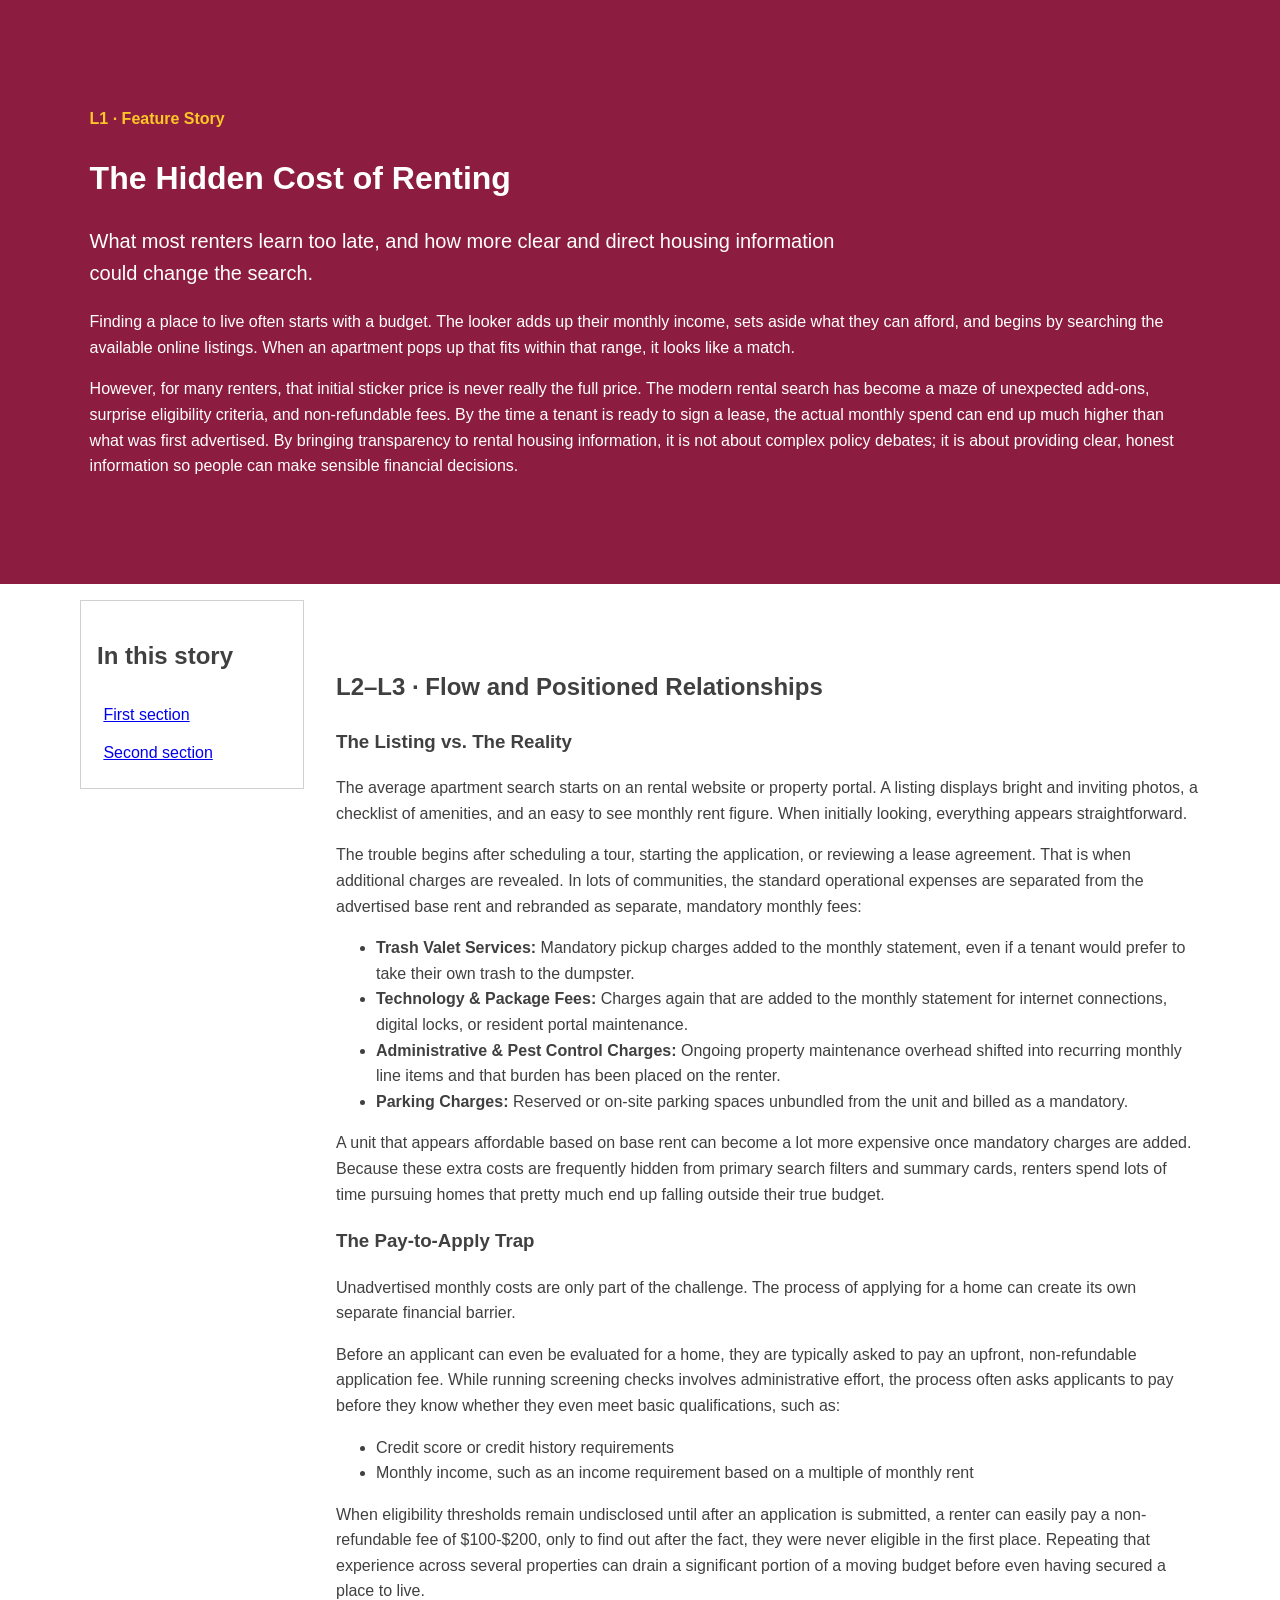
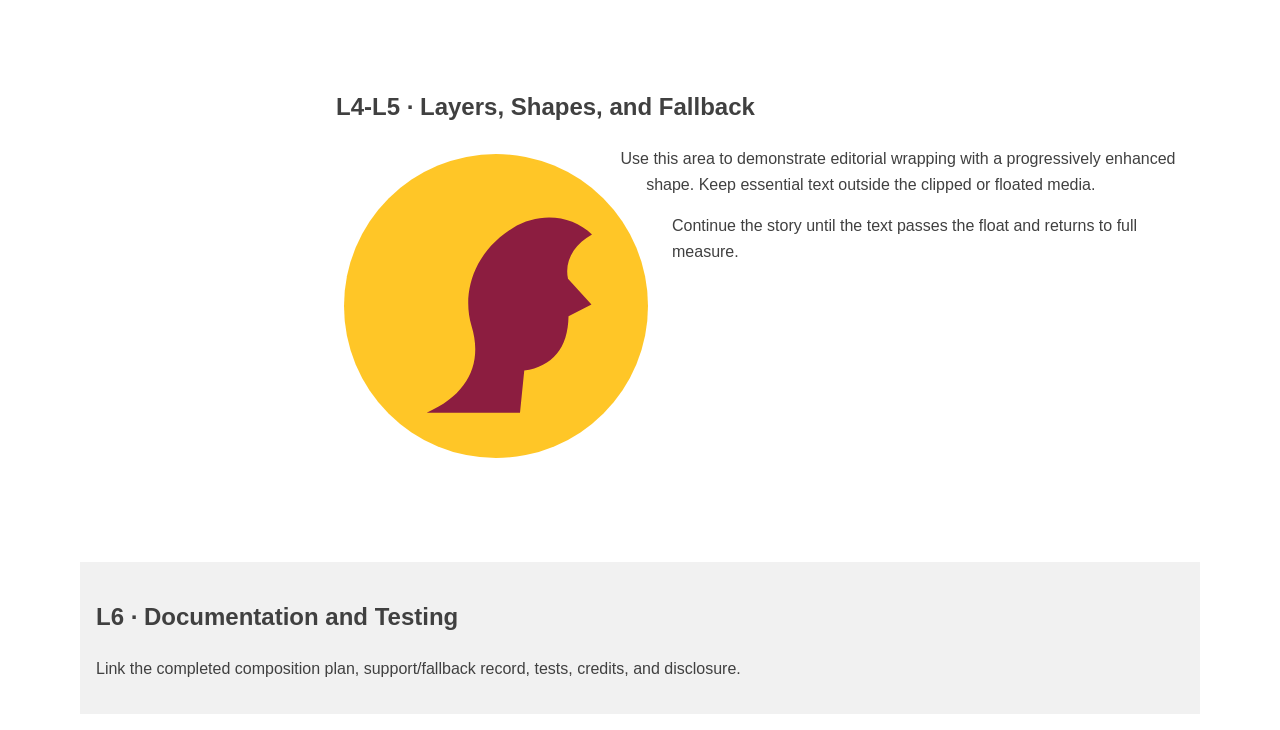
==== index.html @ d9b7263e "Add rental cost story sections" ====
<!doctype html>
<html lang="en">

<head>
    <meta charset="utf-8">
    <meta name="viewport" content="width=device-width,initial-scale=1">
    <title>Layered Feature Story</title>
    <link rel="stylesheet" href="styles.css">
</head>

<body>
    <header class="feature-header">
        <p class="eyebrow">L1 · Feature Story</p>
        <h1>The Hidden Cost of Renting</h1>
        <p class="lede">What most renters learn too late, and how more clear and direct housing information could change
            the search.</p>

        <p>Finding a place to live often starts with a budget. The looker adds up their monthly income, sets aside what
            they can afford, and begins by searching the available online listings. When an apartment pops up that fits
            within that range, it looks like a match.</p>

        <p>However, for many renters, that initial sticker price is never really the full price. The modern rental
            search has become a maze of unexpected add-ons, surprise eligibility criteria, and non-refundable fees. By
            the time a tenant is ready to sign a lease, the actual monthly spend can end up much higher than what was
            first advertised. By bringing transparency to rental housing information, it is not about complex policy
            debates; it is about providing clear, honest information so people can make sensible financial decisions.
        </p>
    </header>
    <main>
        <aside class="story-guide">
            <h2>In this story</h2>
            <a href="#section-one">First section</a>
            <a href="#section-two">Second section</a>
        </aside>
        <article>
            <section id="section-one">
                <h2>L2–L3 · Flow and Positioned Relationships</h2>

                <h3>The Listing vs. The Reality</h3>

                <p>The average apartment search starts on an rental website or property portal. A listing displays
                    bright and inviting photos, a checklist of amenities, and an easy to see monthly rent figure. When
                    initially looking, everything appears straightforward.</p>

                <p>The trouble begins after scheduling a tour, starting the application, or reviewing a lease agreement.
                    That is when additional charges are revealed. In lots of communities, the standard operational
                    expenses are separated from the advertised base rent and rebranded as separate, mandatory monthly
                    fees:</p>

                <ul>
                    <li><strong>Trash Valet Services:</strong> Mandatory pickup charges added to the monthly statement,
                        even if a tenant would prefer to take their own trash to the dumpster.</li>
                    <li><strong>Technology &amp; Package Fees:</strong> Charges again that are added to the monthly
                        statement for internet connections, digital locks, or resident portal maintenance.</li>
                    <li><strong>Administrative &amp; Pest Control Charges:</strong> Ongoing property maintenance
                        overhead shifted into recurring monthly line items and that burden has been placed on the
                        renter.</li>
                    <li><strong>Parking Charges:</strong> Reserved or on-site parking spaces unbundled from the unit and
                        billed as a mandatory.</li>
                </ul>

                <p>A unit that appears affordable based on base rent can become a lot more expensive once mandatory
                    charges are added. Because these extra costs are frequently hidden from primary search filters and
                    summary cards, renters spend lots of time pursuing homes that pretty much end up falling outside
                    their true budget.</p>

                <h3>The Pay-to-Apply Trap</h3>

                <p>Unadvertised monthly costs are only part of the challenge. The process of applying for a home can
                    create its own separate financial barrier.</p>

                <p>Before an applicant can even be evaluated for a home, they are typically asked to pay an upfront,
                    non-refundable application fee. While running screening checks involves administrative effort, the
                    process often asks applicants to pay before they know whether they even meet basic qualifications,
                    such as:</p>

                <ul>
                    <li>Credit score or credit history requirements</li>
                    <li>Monthly income, such as an income requirement based on a multiple of monthly rent</li>
                </ul>

                <p>When eligibility thresholds remain undisclosed until after an application is submitted, a renter can
                    easily pay a non-refundable fee of $100-$200, only to find out after the fact, they were never
                    eligible in the first place. Repeating that experience across several properties can drain a
                    significant portion of a moving budget before even having secured a place to live.</p>
            </section>
            <section id="section-two">
                <h2>L4-L5 · Layers, Shapes, and Fallback</h2>
                <img class="shape-portrait" src="portrait.svg" alt="Replace with a contextual alternative" width="600"
                    height="600">
                <p>Use this area to demonstrate editorial wrapping with a progressively enhanced shape. Keep essential
                    text outside the clipped or floated media.</p>
                <p>Continue the story until the text passes the float and returns to full measure.</p>
            </section>
        </article>
        <section class="documentation">
            <h2>L6 · Documentation and Testing</h2>
            <p>Link the completed composition plan, support/fallback record, tests, credits, and disclosure.</p>
        </section>
    </main>
</body>

</html>
---- styles.css ----
:root{
    --color-text:#404040;
    --color-surface:#fff;
    --color-action:#8c1d40;
    --color-accent:#ffc627;
    --color-border:#d0d0d0;
    --color-muted:#5c6670;
    --space-3:1rem;
    --radius:.5rem;
    --measure:68ch;
    --layer-base:0;
    --layer-raised:10;
    --layer-sticky:20;
    --layer-overlay:30;
}
*,*::before,*::after{
    box-sizing:border-box;
}
html{
    scroll-behavior:smooth;
}
body{
    margin:0;
    color:var(--color-text);
    background:var(--color-surface);
    font-family:Arial,sans-serif;
    line-height:1.6;
}
.feature-header{
    position:relative;
    padding:clamp(2rem,7vw,6rem);
    background:var(--color-action);
    color:#fff;
}
.eyebrow{
    color:var(--color-accent);
    font-weight:700;
}
.lede{
    max-width:var(--measure);
    font-size:1.25rem;
}
.issue-badge{
    position:absolute;
    inset-block-start:1rem;
    inset-inline-end:1rem;
    padding:.5rem;
    background:var(--color-accent);
    color:#191919;
}
main{
    display:grid;
    gap:2rem;
    max-width:72rem;
    margin:auto;
    padding:var(--space-3);
}
article{
    min-width:0;
}
article section{
    display:flow-root;
    margin-block:3rem;
    scroll-margin-block-start:6rem;
}
.story-guide{
    align-self:start;
    padding:1rem;
    border:1px solid var(--color-border);
}
.story-guide a{
    display:block;
    padding:.4rem;
}
.feature-figure{
    position:relative;
    margin:0;
    padding:1rem;
    border:1px solid var(--color-border);
    border-radius:var(--radius);
}
img{
    display:block;
    max-width:100%;
    height:auto;
}
.pull-quote{
    margin:2rem 0;
    padding:1rem;
    border-inline-start:.4rem solid var(--color-accent);
    font-size:1.35rem;
}
.shape-portrait{
    width:min(45%,20rem);
    margin:0 1rem 1rem 0;
    border-radius:50%;
}
.documentation{
    grid-column:1/-1;
    padding:1rem;
    background:#f1f1f1;
}
@media (min-width:52rem){
    main{
        grid-template-columns:14rem 1fr;
    }
    .story-guide{
        position:sticky;
        inset-block-start:1rem;
        z-index:var(--layer-sticky);
    }
    .pull-quote{
        position:relative;
        z-index:var(--layer-raised);
        margin-inline-start:-4rem;
        background:var(--color-surface);;
    }
    @supports (shape-outside:circle(50%)){
        .shape-portrait{
            float:inline-start;
            shape-outside:circle(50%);
            shape-margin:1rem;}
        }
    }
    @supports (clip-path:polygon(0 0)){
        .feature-figure img{
            clip-path:polygon(0 0,100% 5%,94% 100%,6% 94%);}
        }
        :focus-visible{
            outline:.2rem solid var(--color-accent);
            outline-offset:.2rem;
        }
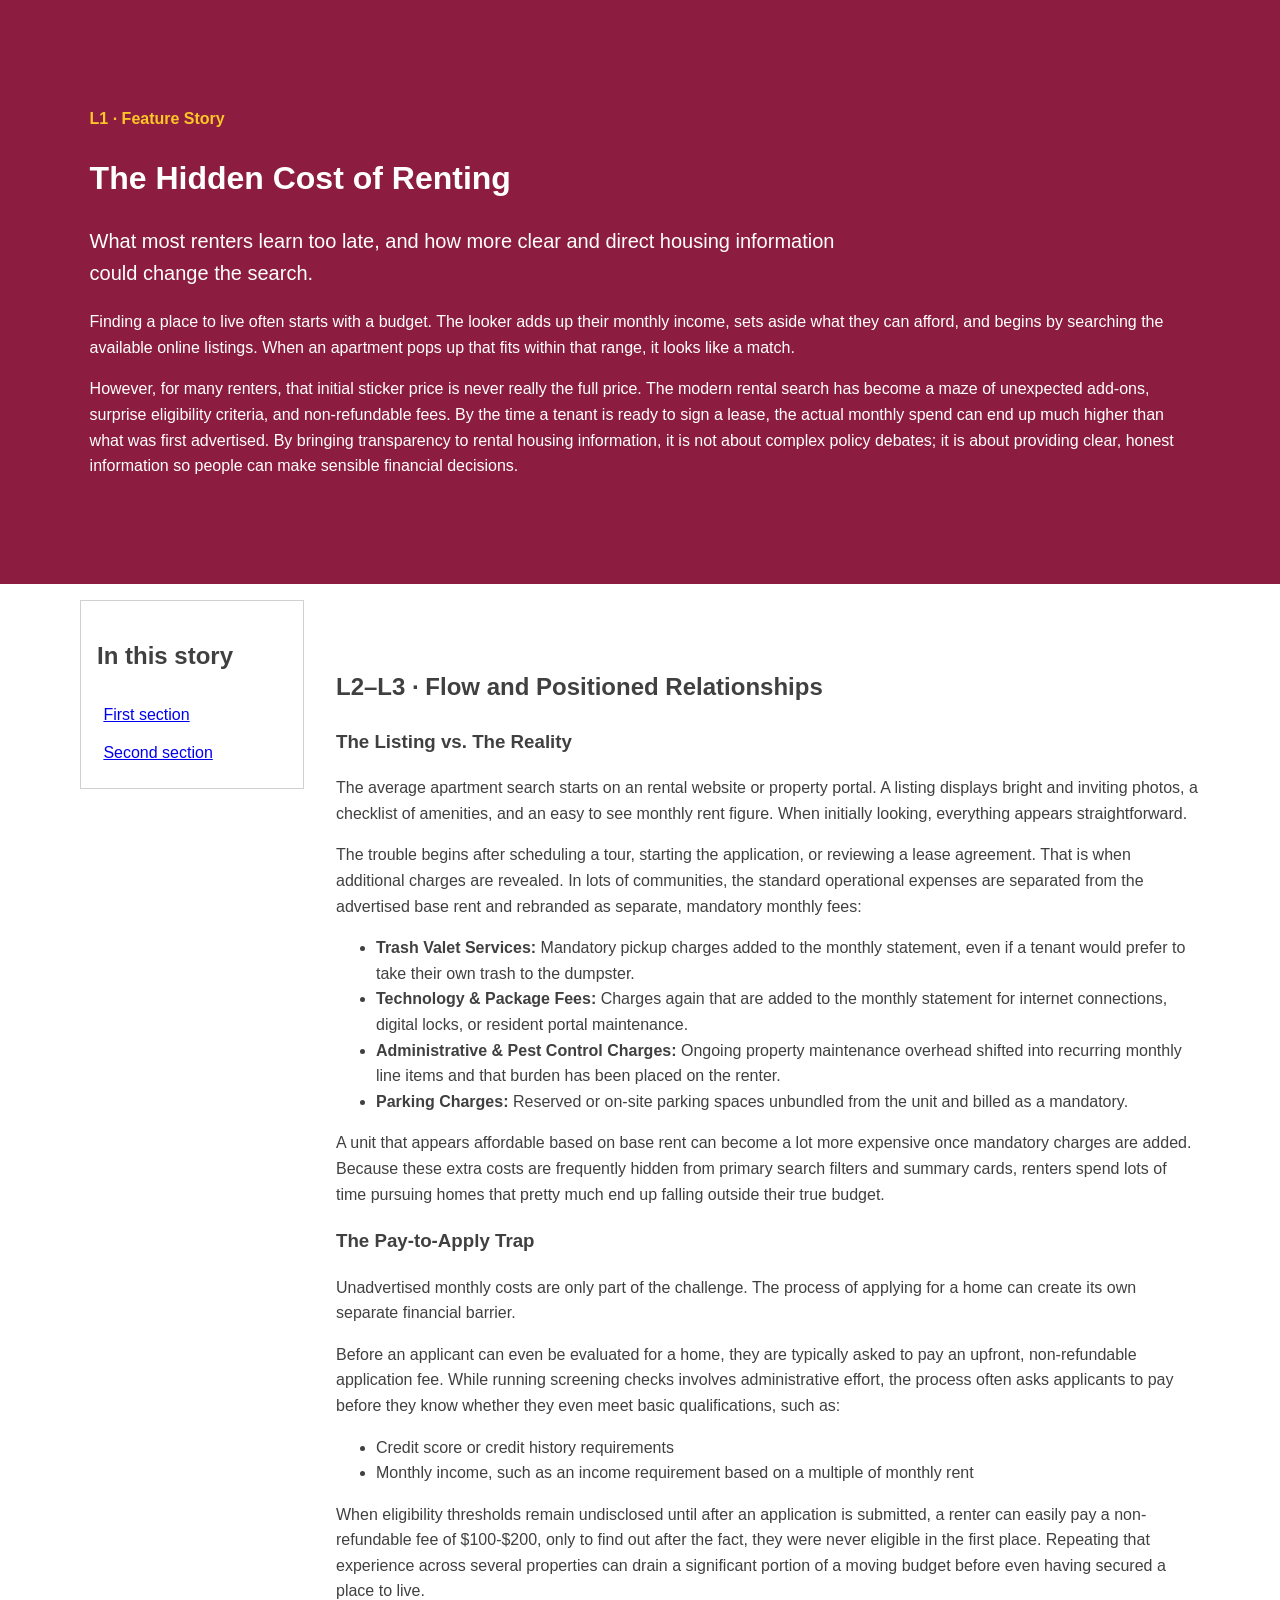
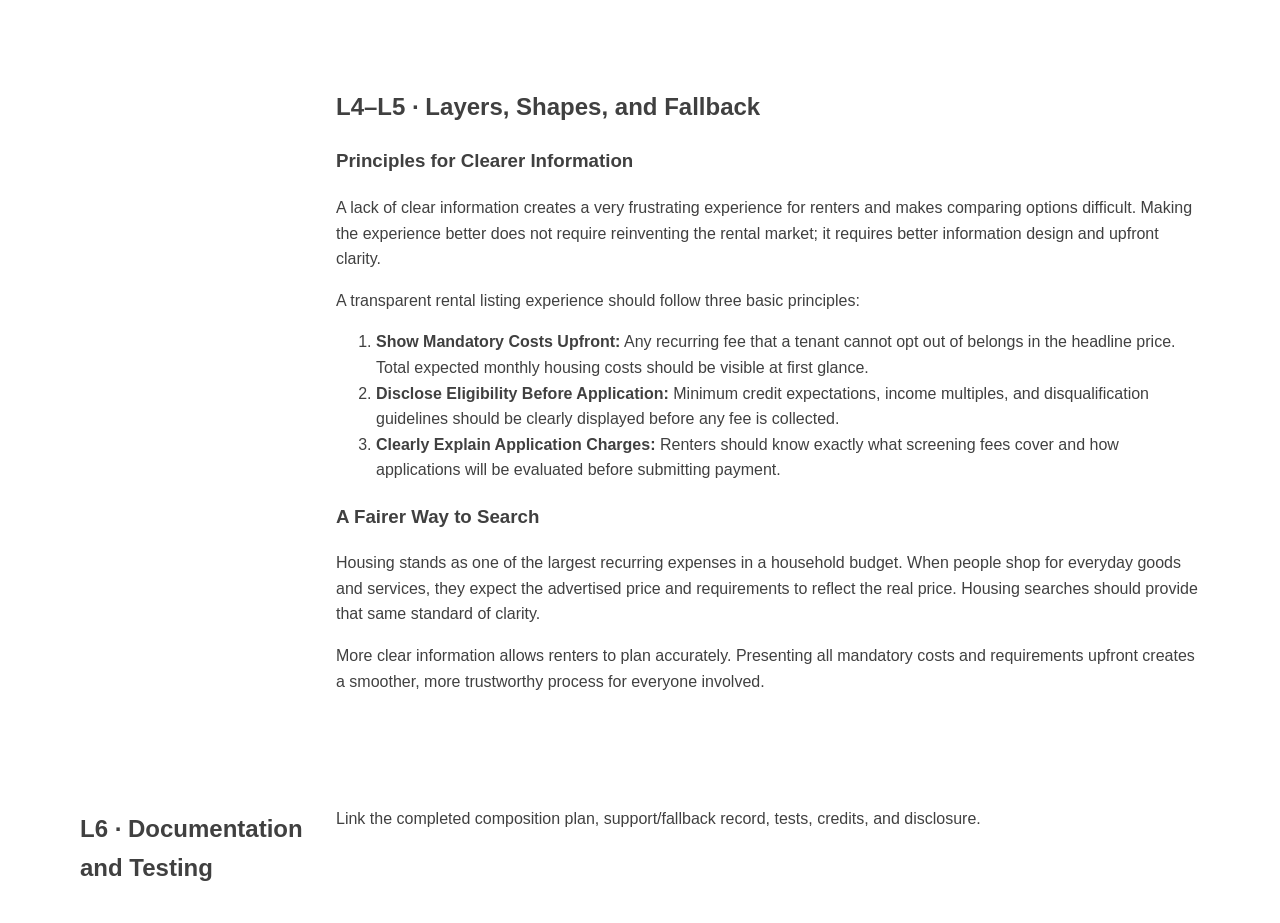
==== commit 375fd550: "Complete feature story content" ====
--- a/index.html
+++ b/index.html
@@ -84,19 +84,44 @@
                     eligible in the first place. Repeating that experience across several properties can drain a
                     significant portion of a moving budget before even having secured a place to live.</p>
             </section>
+            </section>
+
             <section id="section-two">
-                <h2>L4-L5 · Layers, Shapes, and Fallback</h2>
-                <img class="shape-portrait" src="portrait.svg" alt="Replace with a contextual alternative" width="600"
-                    height="600">
-                <p>Use this area to demonstrate editorial wrapping with a progressively enhanced shape. Keep essential
-                    text outside the clipped or floated media.</p>
-                <p>Continue the story until the text passes the float and returns to full measure.</p>
+                <h2>L4–L5 · Layers, Shapes, and Fallback</h2>
+
+                <h3>Principles for Clearer Information</h3>
+
+                <p>A lack of clear information creates a very frustrating experience for renters and makes comparing
+                    options difficult. Making the experience better does not require reinventing the rental market; it
+                    requires better information design and upfront clarity.</p>
+
+                <p>A transparent rental listing experience should follow three basic principles:</p>
+
+                <ol>
+                    <li><strong>Show Mandatory Costs Upfront:</strong> Any recurring fee that a tenant cannot opt out of
+                        belongs in the headline price. Total expected monthly housing costs should be visible at first
+                        glance.</li>
+                    <li><strong>Disclose Eligibility Before Application:</strong> Minimum credit expectations, income
+                        multiples, and disqualification guidelines should be clearly displayed before any fee is
+                        collected.</li>
+                    <li><strong>Clearly Explain Application Charges:</strong> Renters should know exactly what screening
+                        fees cover and how applications will be evaluated before submitting payment.</li>
+                </ol>
+
+                <h3>A Fairer Way to Search</h3>
+
+                <p>Housing stands as one of the largest recurring expenses in a household budget. When people shop for
+                    everyday goods and services, they expect the advertised price and requirements to reflect the real
+                    price. Housing searches should provide that same standard of clarity.</p>
+
+                <p>More clear information allows renters to plan accurately. Presenting all mandatory costs and
+                    requirements upfront creates a smoother, more trustworthy process for everyone involved.</p>
             </section>
         </article>
-        <section class="documentation">
-            <h2>L6 · Documentation and Testing</h2>
-            <p>Link the completed composition plan, support/fallback record, tests, credits, and disclosure.</p>
-        </section>
+
+                <h2>L6 · Documentation and Testing</h2>
+                <p>Link the completed composition plan, support/fallback record, tests, credits, and disclosure.</p>
+            </section>
     </main>
 </body>
 
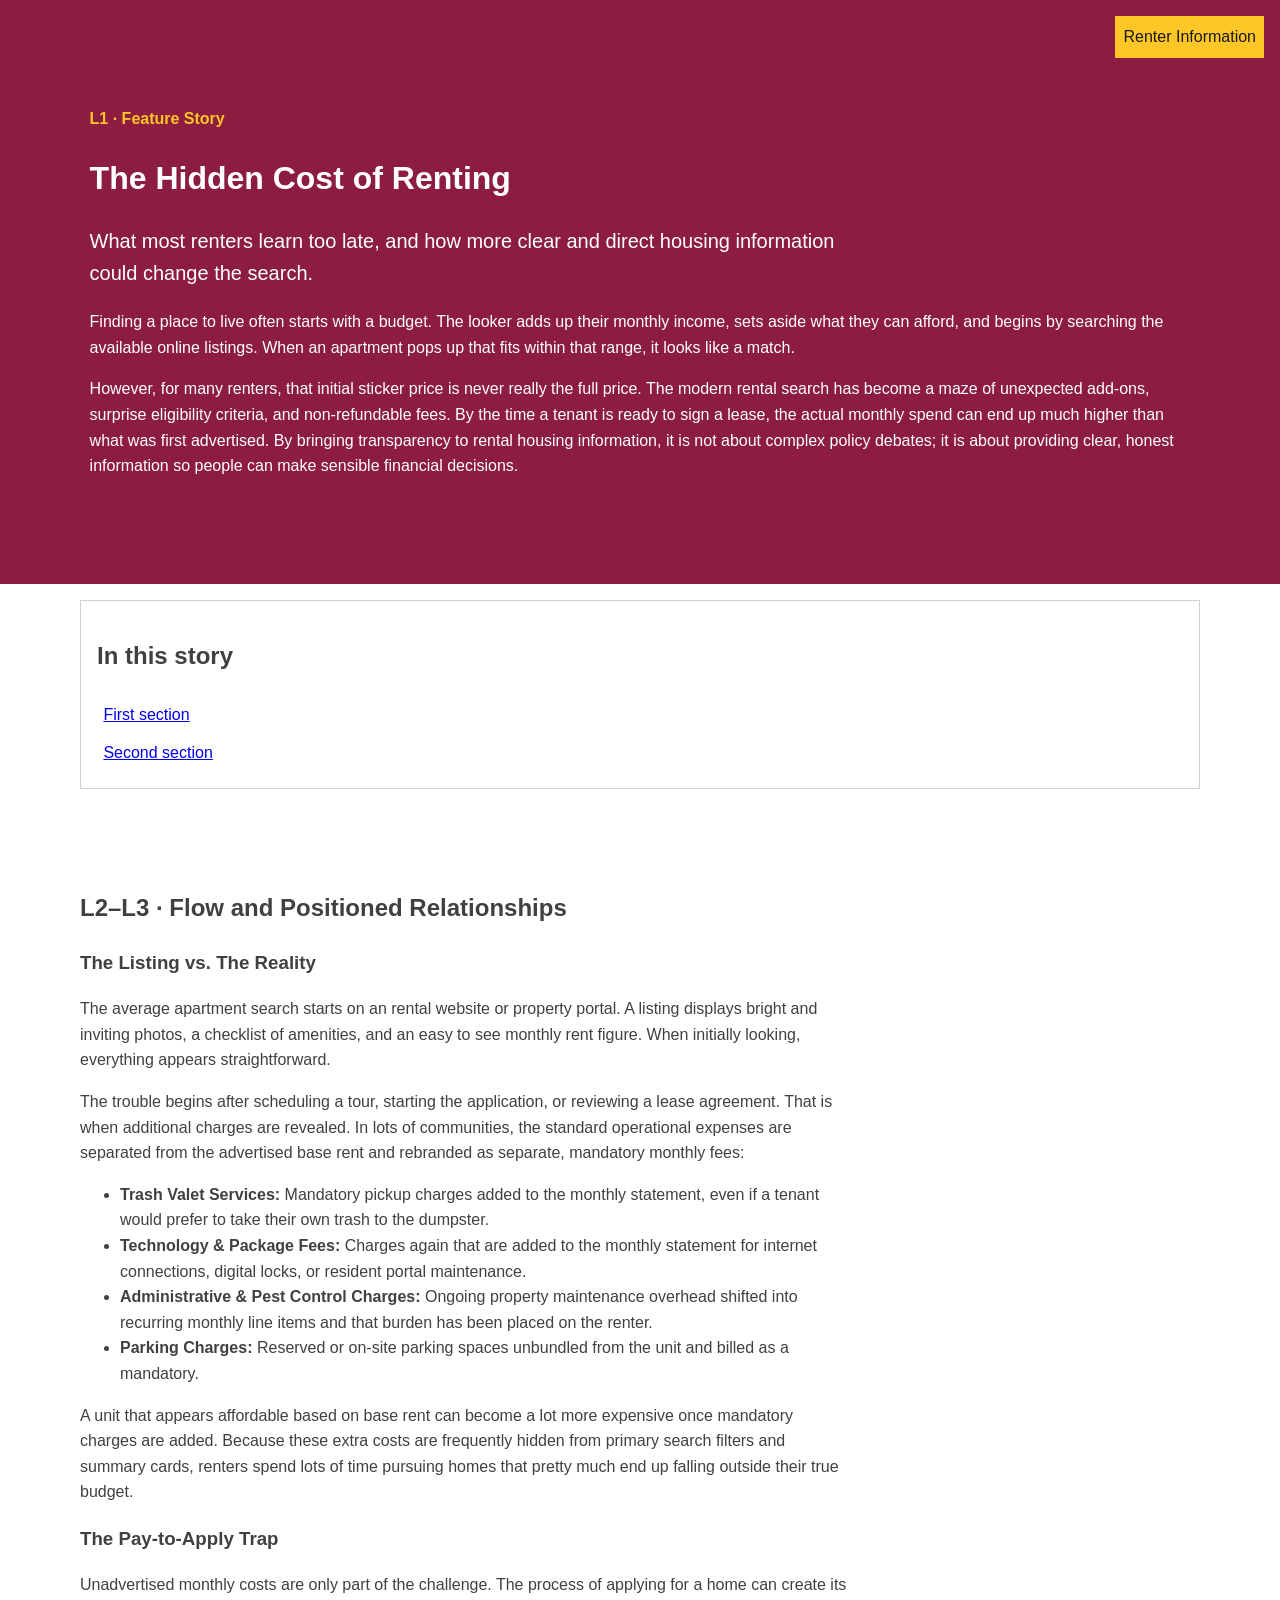
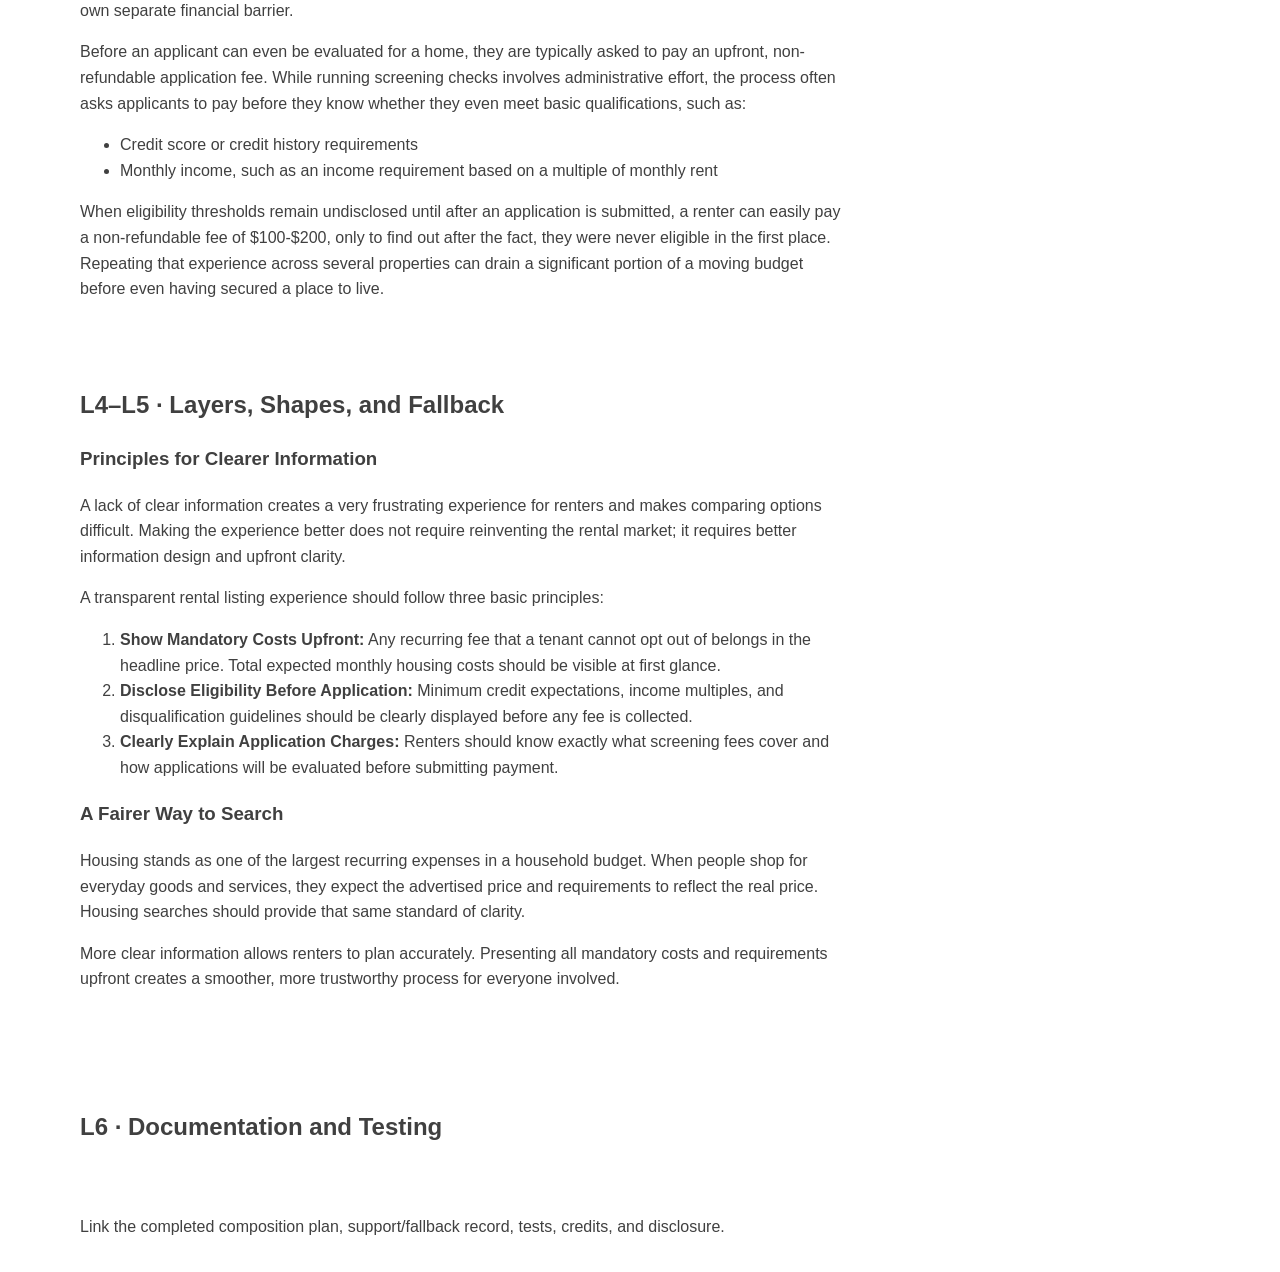
==== commit e1f4fa35: "Add anchored renter information badge" ====
--- a/index.html
+++ b/index.html
@@ -11,6 +11,7 @@
 <body>
     <header class="feature-header">
         <p class="eyebrow">L1 · Feature Story</p>
+        <span class="issue-badge">Renter Information</span>
         <h1>The Hidden Cost of Renting</h1>
         <p class="lede">What most renters learn too late, and how more clear and direct housing information could change
             the search.</p>
--- a/styles.css
+++ b/styles.css
@@ -54,9 +54,9 @@
     max-width:72rem;
     margin:auto;
     padding:var(--space-3);
-}
 article{
-    min-width:0;
+    min-width: 0;
+    max-width: 48rem;
 }
 article section{
     display:flow-root;
@@ -67,6 +67,7 @@
     align-self:start;
     padding:1rem;
     border:1px solid var(--color-border);
+    background:var(--color-surface);
 }
 .story-guide a{
     display:block;
@@ -102,8 +103,9 @@
 }
 @media (min-width:52rem){
     main{
-        grid-template-columns:14rem 1fr;
-    }
+    grid-template-columns: 12rem minmax(0, 1fr);
+    gap: 2rem;
+}
     .story-guide{
         position:sticky;
         inset-block-start:1rem;
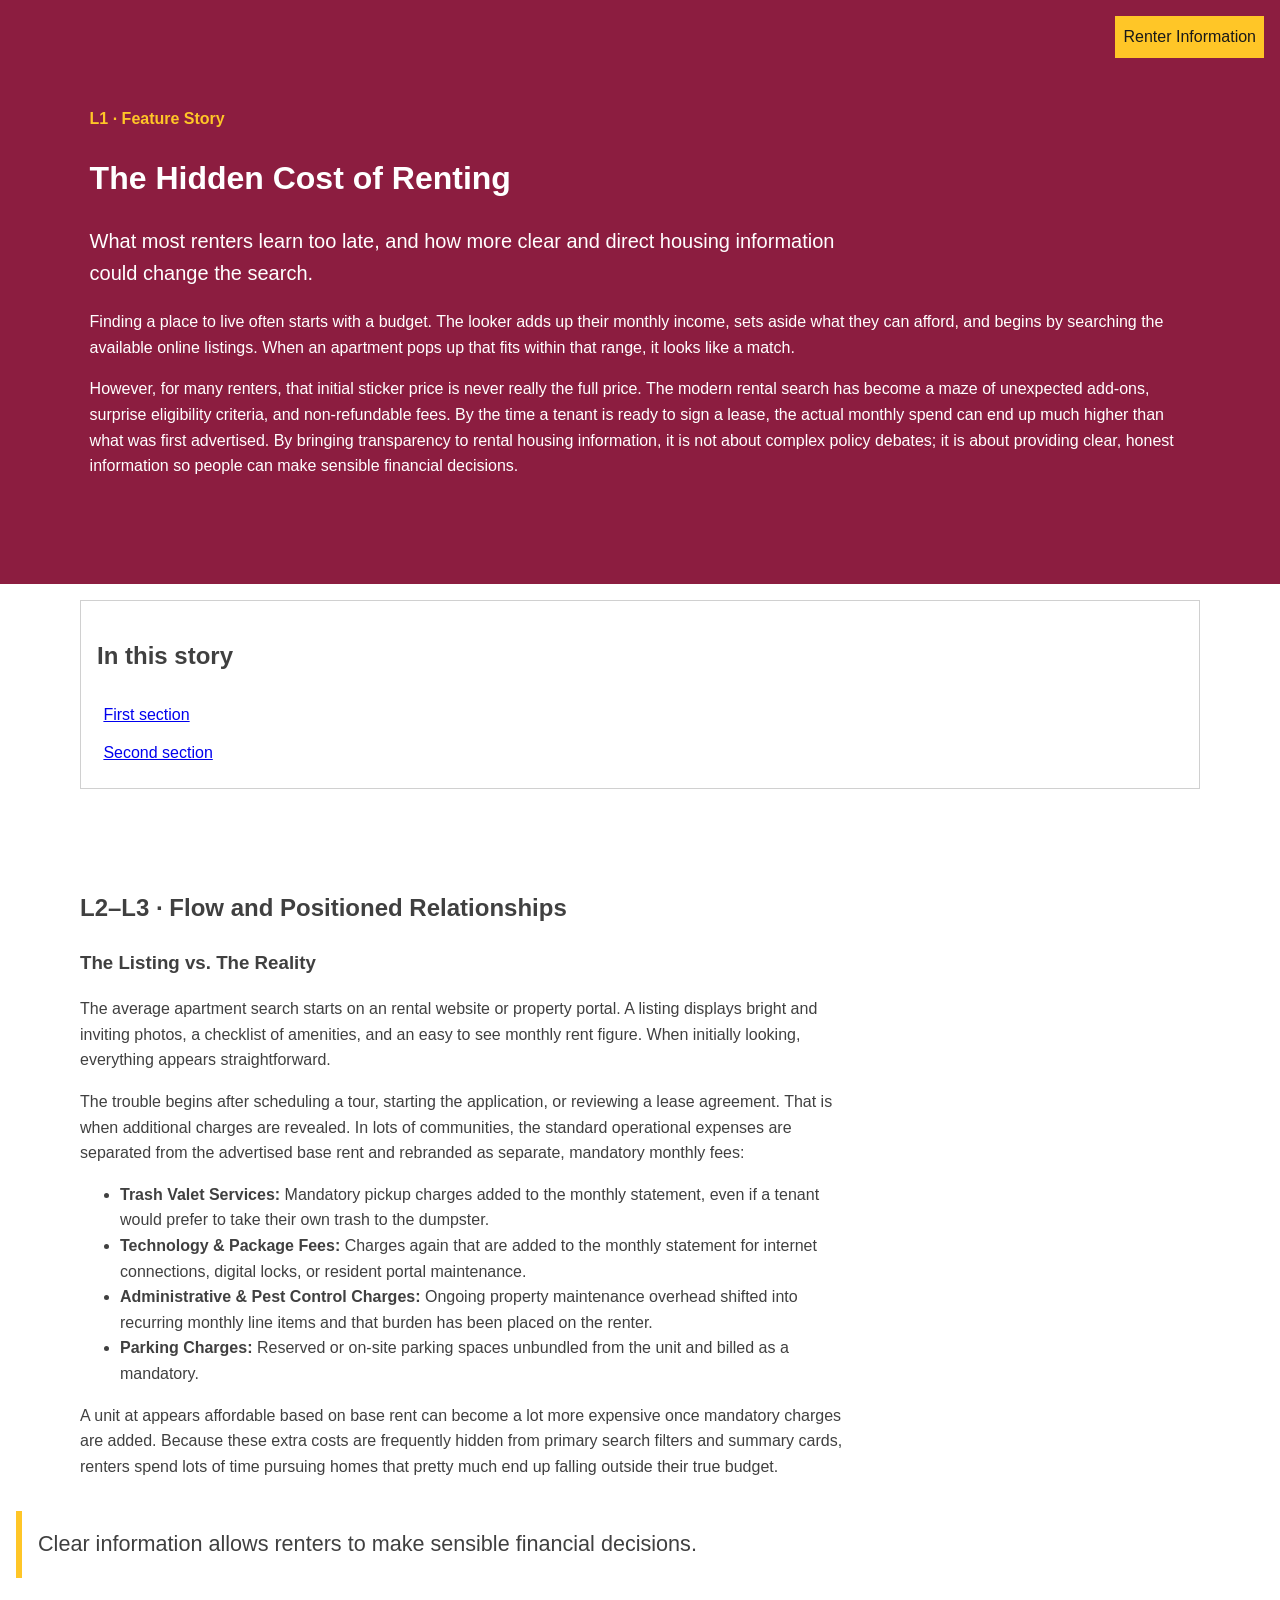
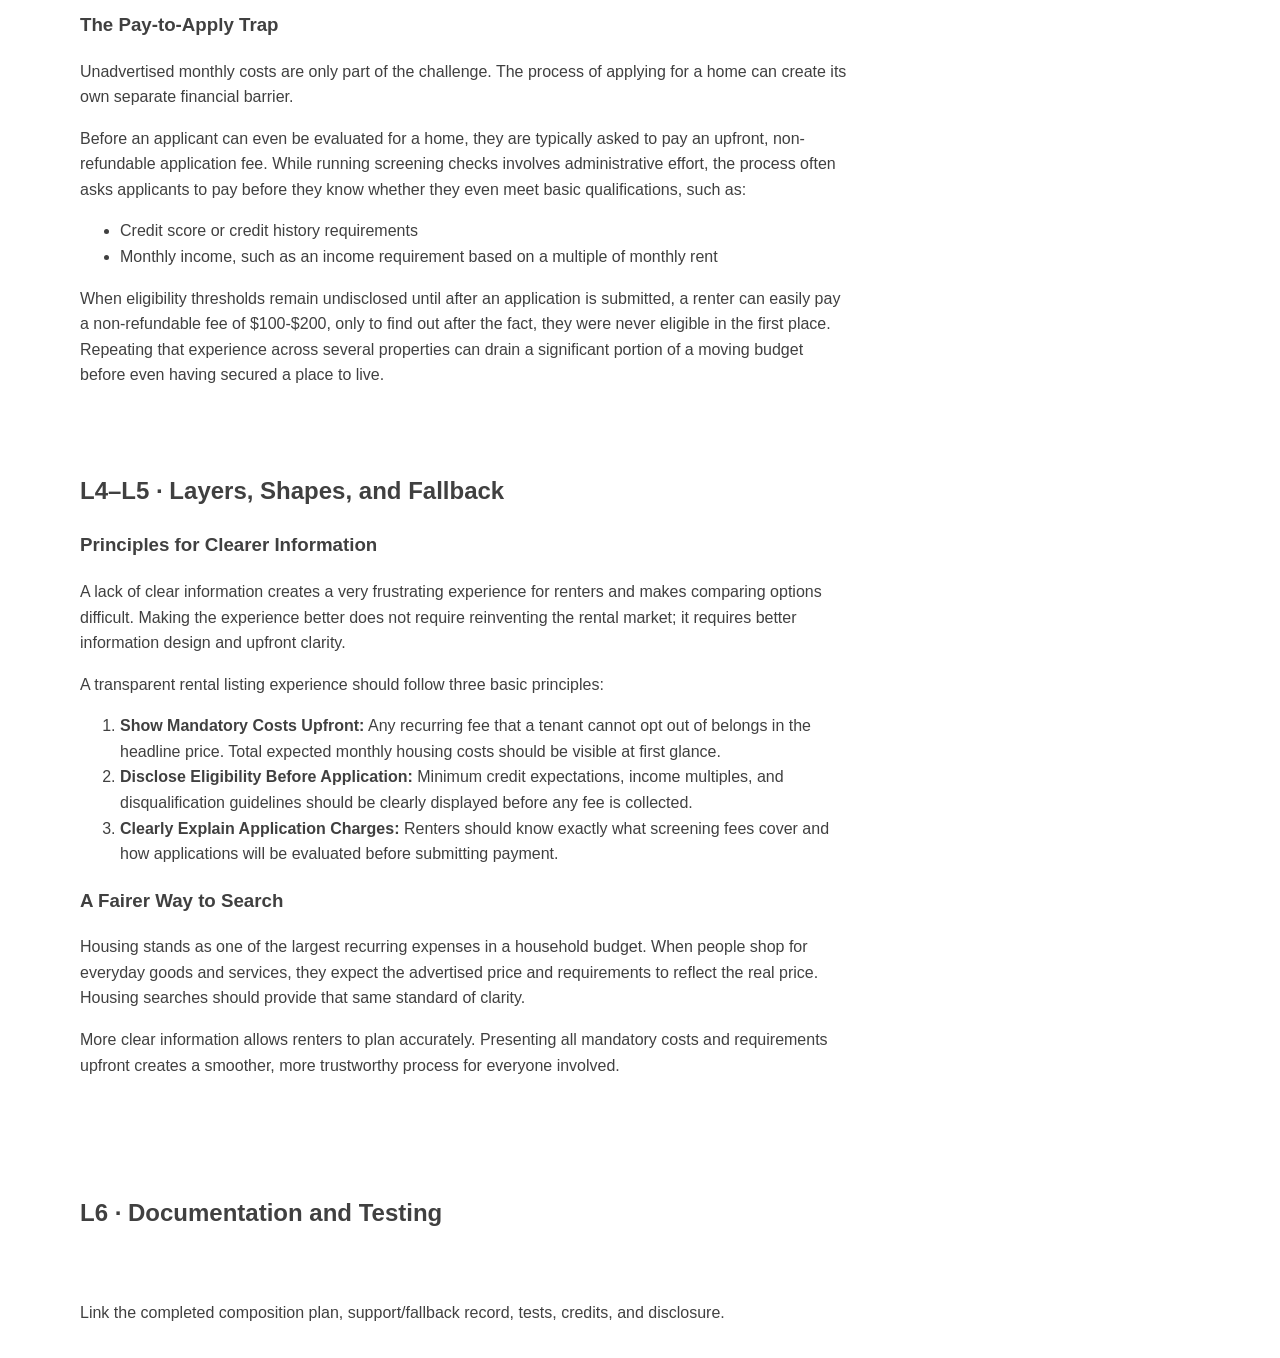
==== commit 50c50c5c: "Add controlled pull quote overlap" ====
--- a/index.html
+++ b/index.html
@@ -60,11 +60,13 @@
                         billed as a mandatory.</li>
                 </ul>
 
-                <p>A unit that appears affordable based on base rent can become a lot more expensive once mandatory
+                <p>A unit at appears affordable based on base rent can become a lot more expensive once mandatory
                     charges are added. Because these extra costs are frequently hidden from primary search filters and
                     summary cards, renters spend lots of time pursuing homes that pretty much end up falling outside
                     their true budget.</p>
-
+                <blockquote class="pull-quote">
+                    Clear information allows renters to make sensible financial decisions.
+                </blockquote>
                 <h3>The Pay-to-Apply Trap</h3>
 
                 <p>Unadvertised monthly costs are only part of the challenge. The process of applying for a home can
@@ -120,9 +122,9 @@
             </section>
         </article>
 
-                <h2>L6 · Documentation and Testing</h2>
-                <p>Link the completed composition plan, support/fallback record, tests, credits, and disclosure.</p>
-            </section>
+        <h2>L6 · Documentation and Testing</h2>
+        <p>Link the completed composition plan, support/fallback record, tests, credits, and disclosure.</p>
+        </section>
     </main>
 </body>
 
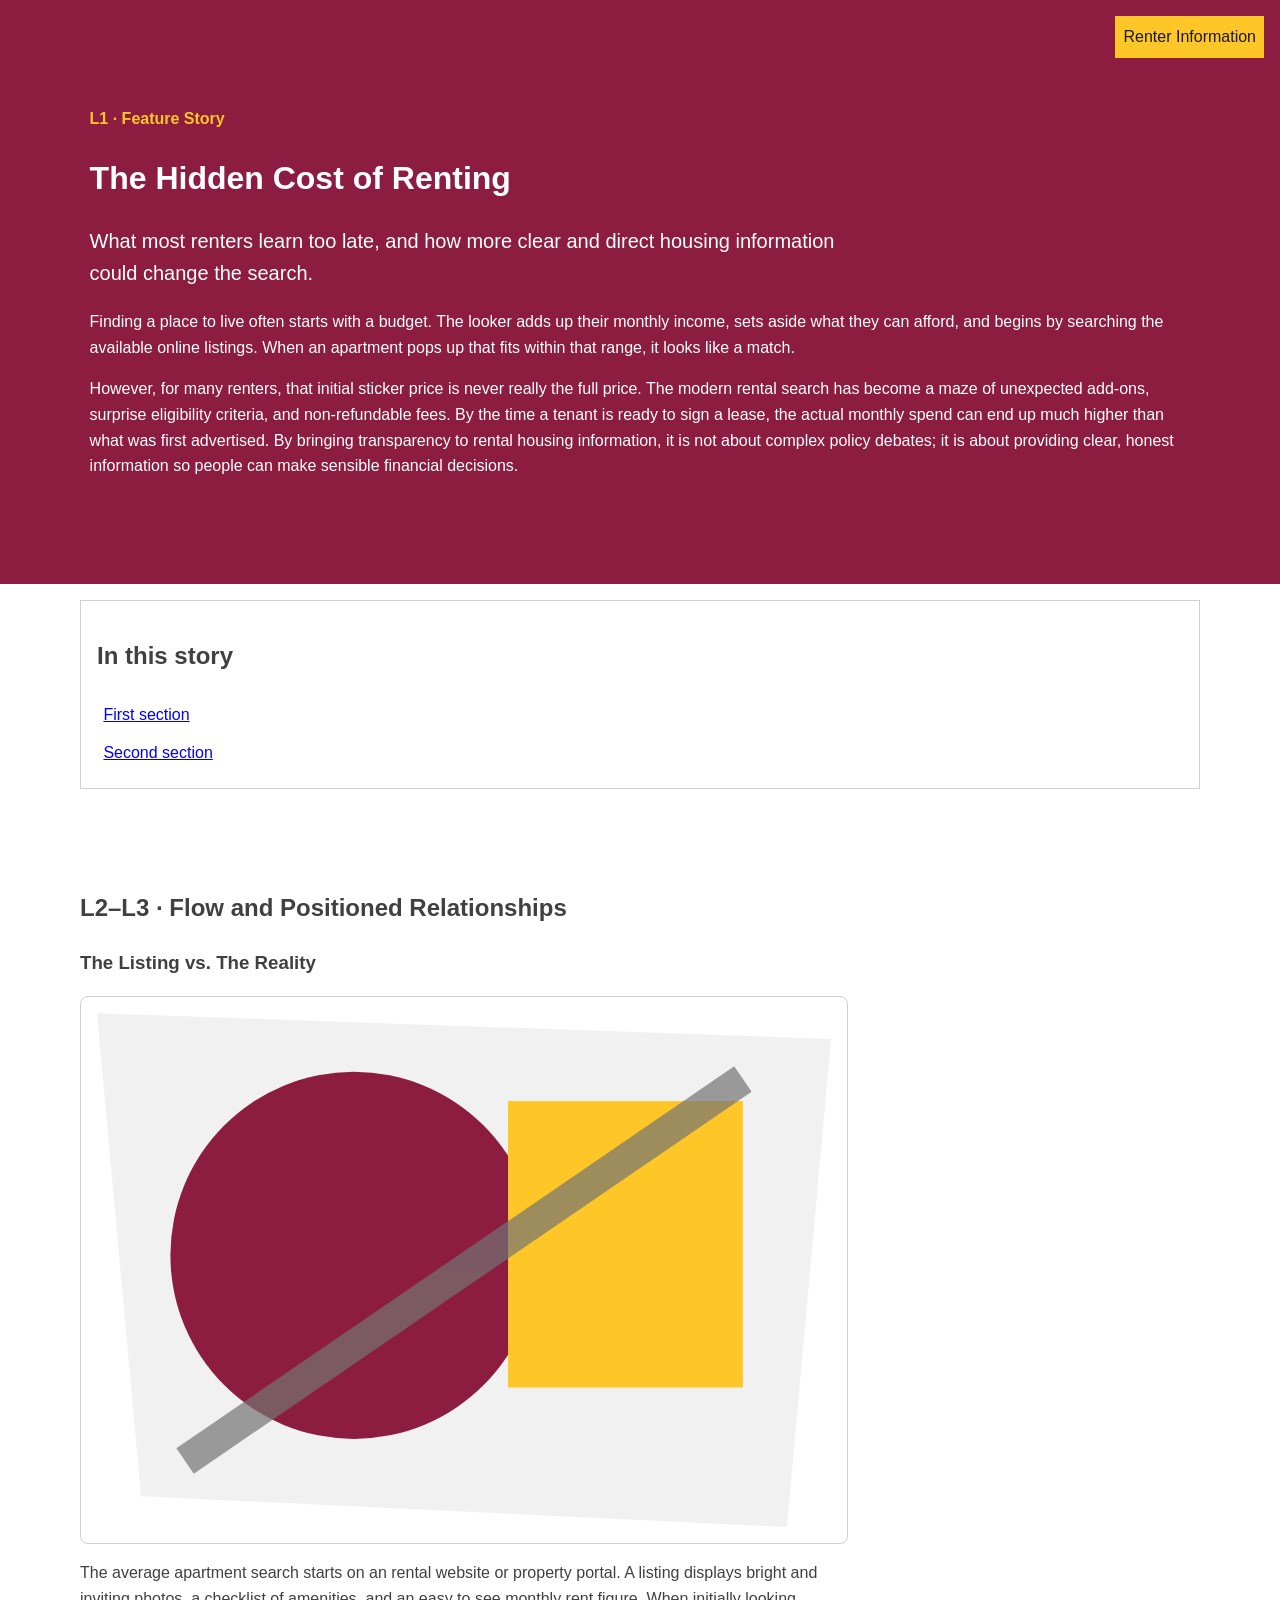
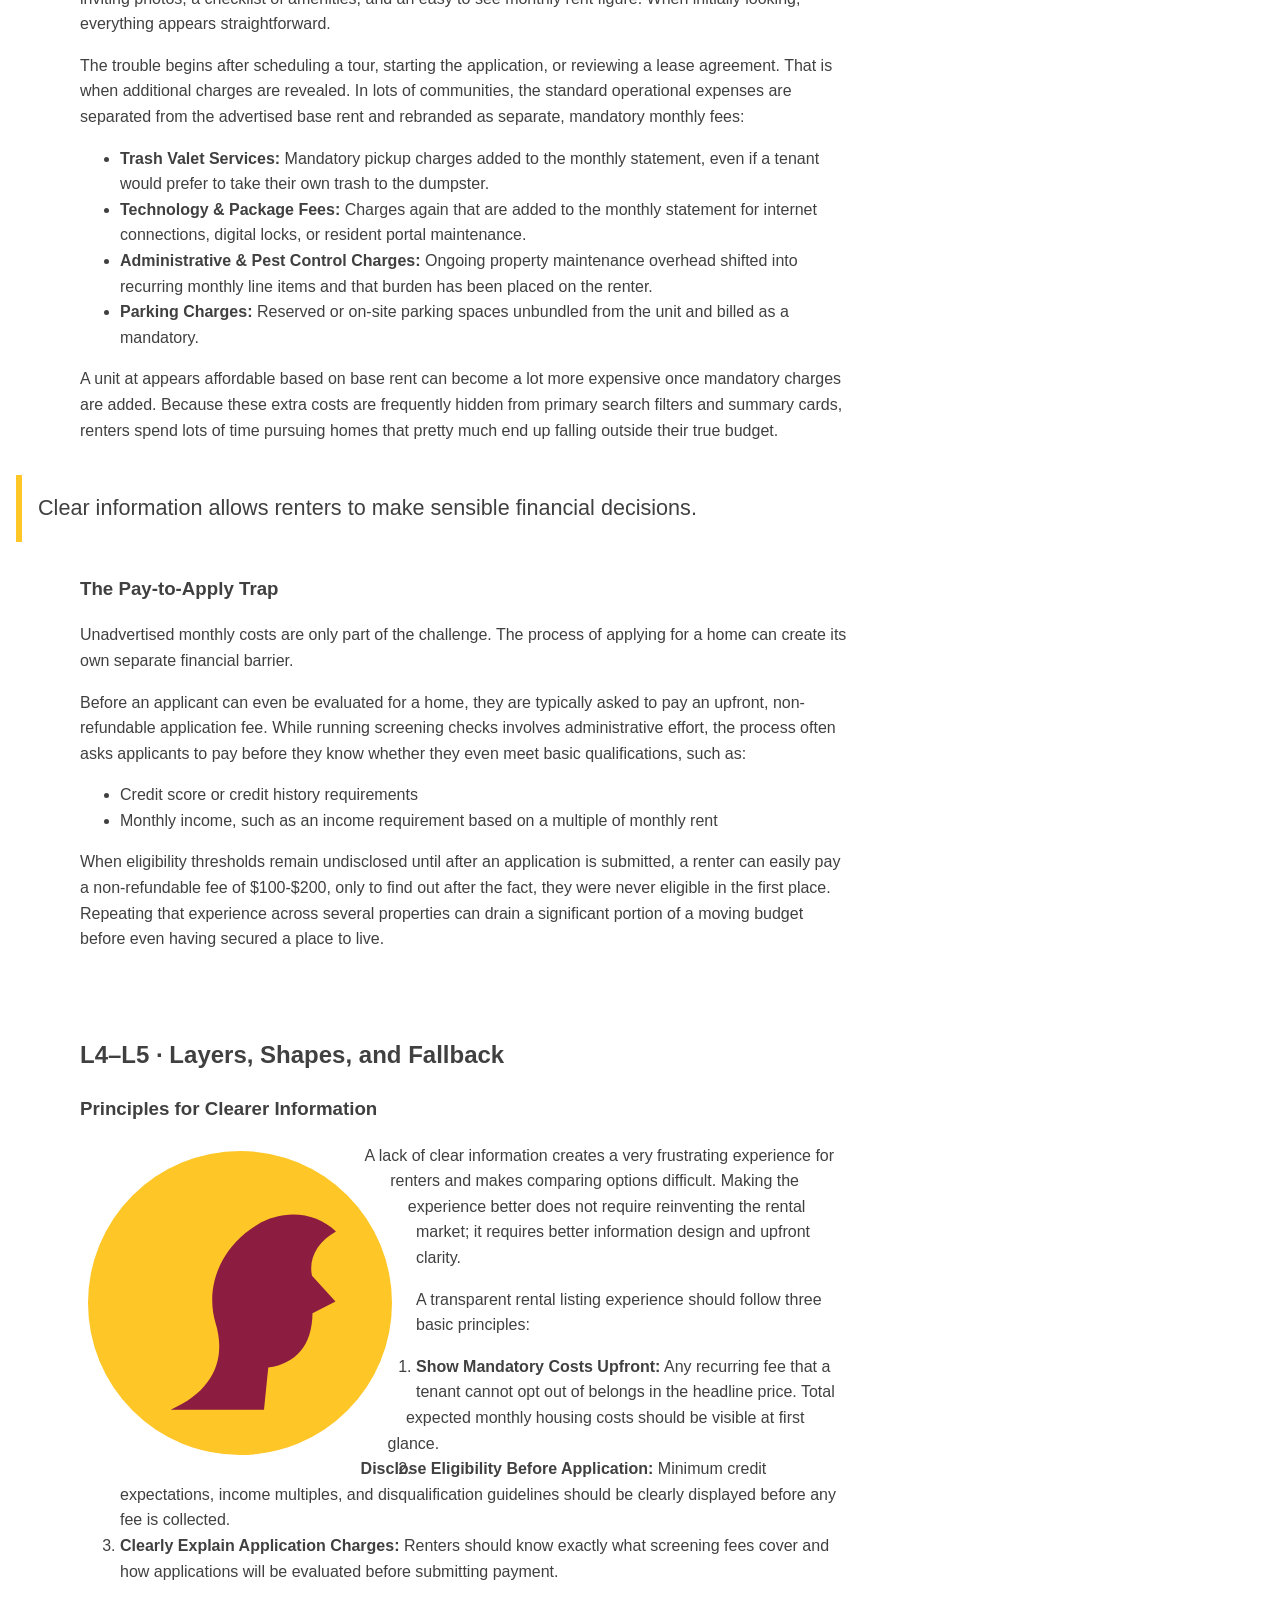
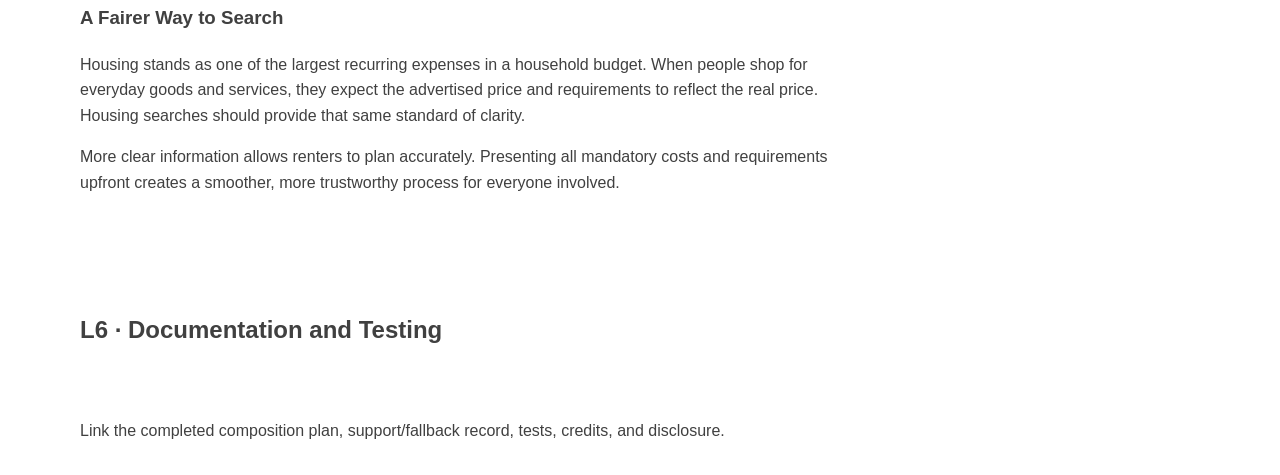
==== commit d030ad6d: "Add shape and clip path images" ====
--- a/index.html
+++ b/index.html
@@ -38,7 +38,10 @@
                 <h2>L2–L3 · Flow and Positioned Relationships</h2>
 
                 <h3>The Listing vs. The Reality</h3>
-
+                <figure class="feature-figure">
+                    <img src="feature.svg" alt="Illustration representing the rental search experience" width="1000"
+                        height="700">
+                </figure>
                 <p>The average apartment search starts on an rental website or property portal. A listing displays
                     bright and inviting photos, a checklist of amenities, and an easy to see monthly rent figure. When
                     initially looking, everything appears straightforward.</p>
@@ -93,7 +96,8 @@
                 <h2>L4–L5 · Layers, Shapes, and Fallback</h2>
 
                 <h3>Principles for Clearer Information</h3>
-
+                <img class="shape-portrait" src="portrait.svg"
+                    alt="Illustration representing rental housing information" width="600" height="600">
                 <p>A lack of clear information creates a very frustrating experience for renters and makes comparing
                     options difficult. Making the experience better does not require reinventing the rental market; it
                     requires better information design and upfront clarity.</p>
--- a/styles.css
+++ b/styles.css
@@ -44,6 +44,7 @@
     position:absolute;
     inset-block-start:1rem;
     inset-inline-end:1rem;
+    z-index:var(--layer-raised);
     padding:.5rem;
     background:var(--color-accent);
     color:#191919;
@@ -86,6 +87,7 @@
     height:auto;
 }
 .pull-quote{
+    position:relative;
     margin:2rem 0;
     padding:1rem;
     border-inline-start:.4rem solid var(--color-accent);
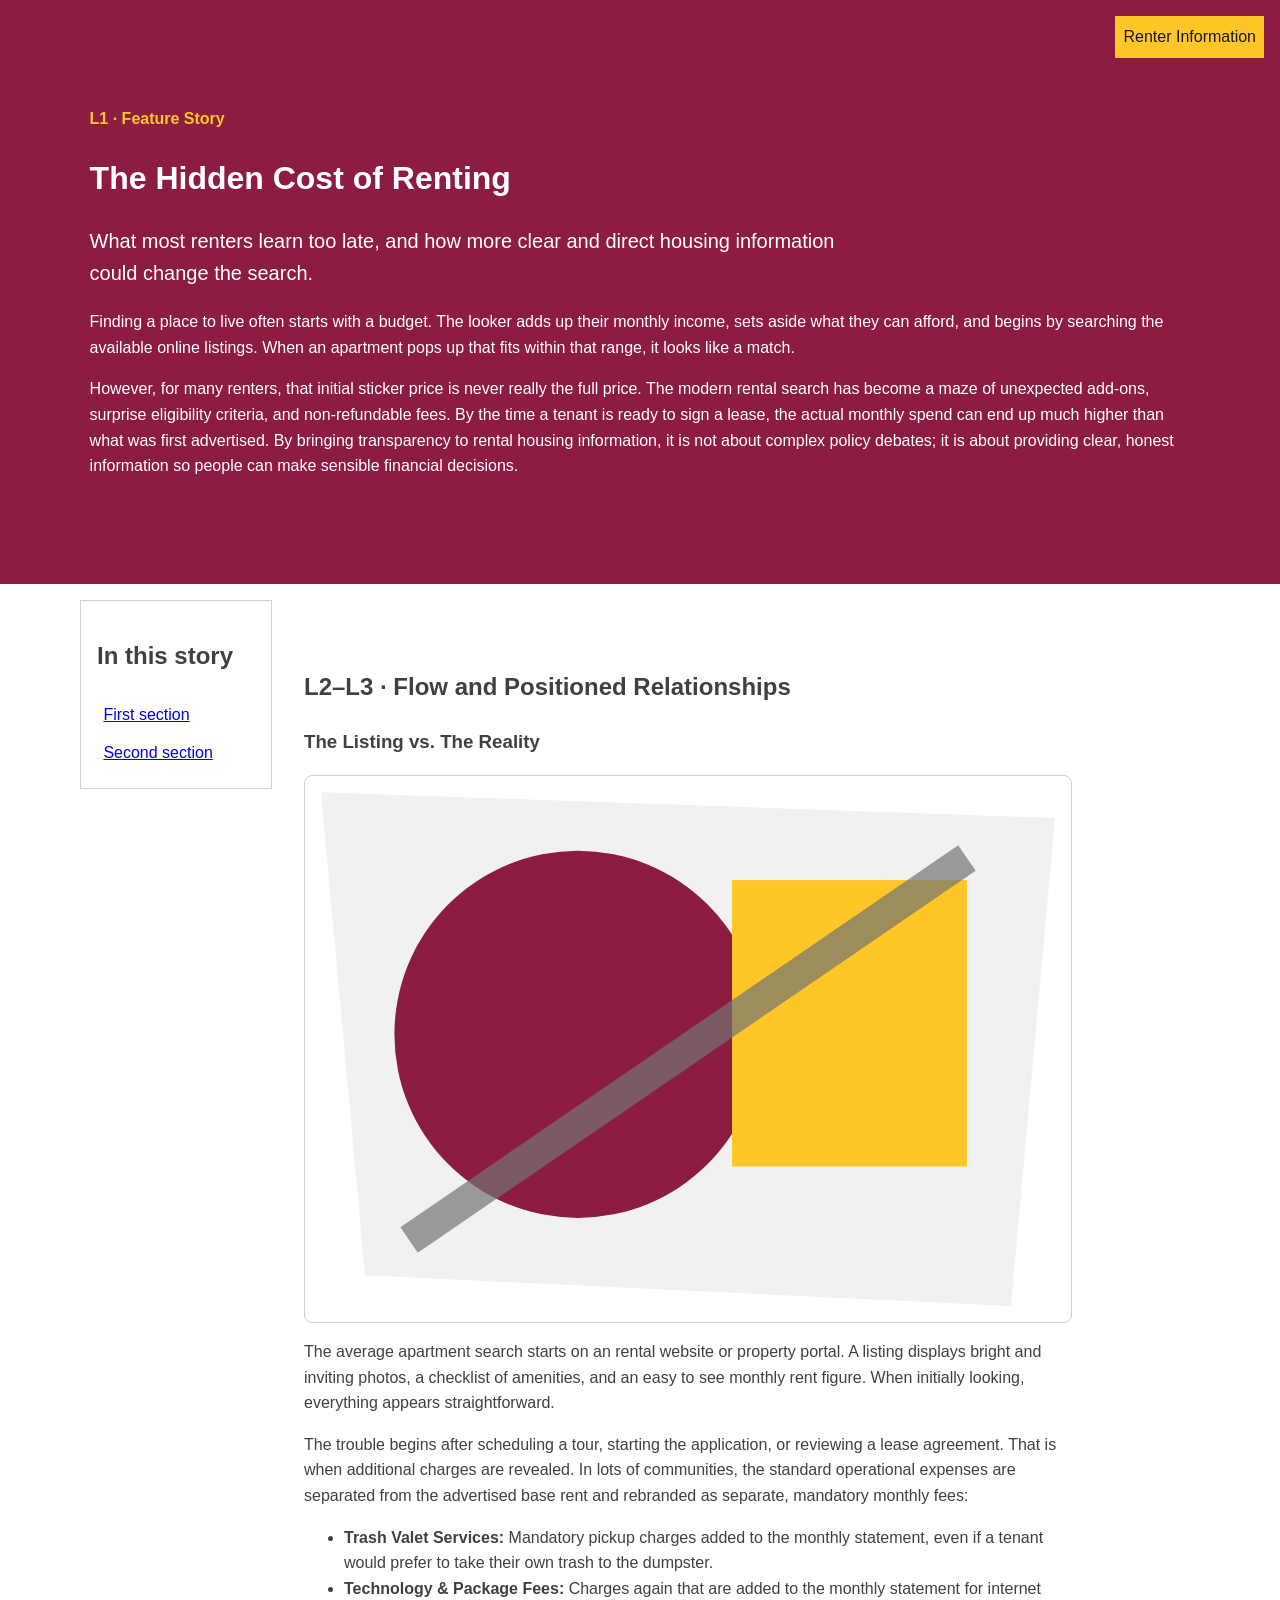
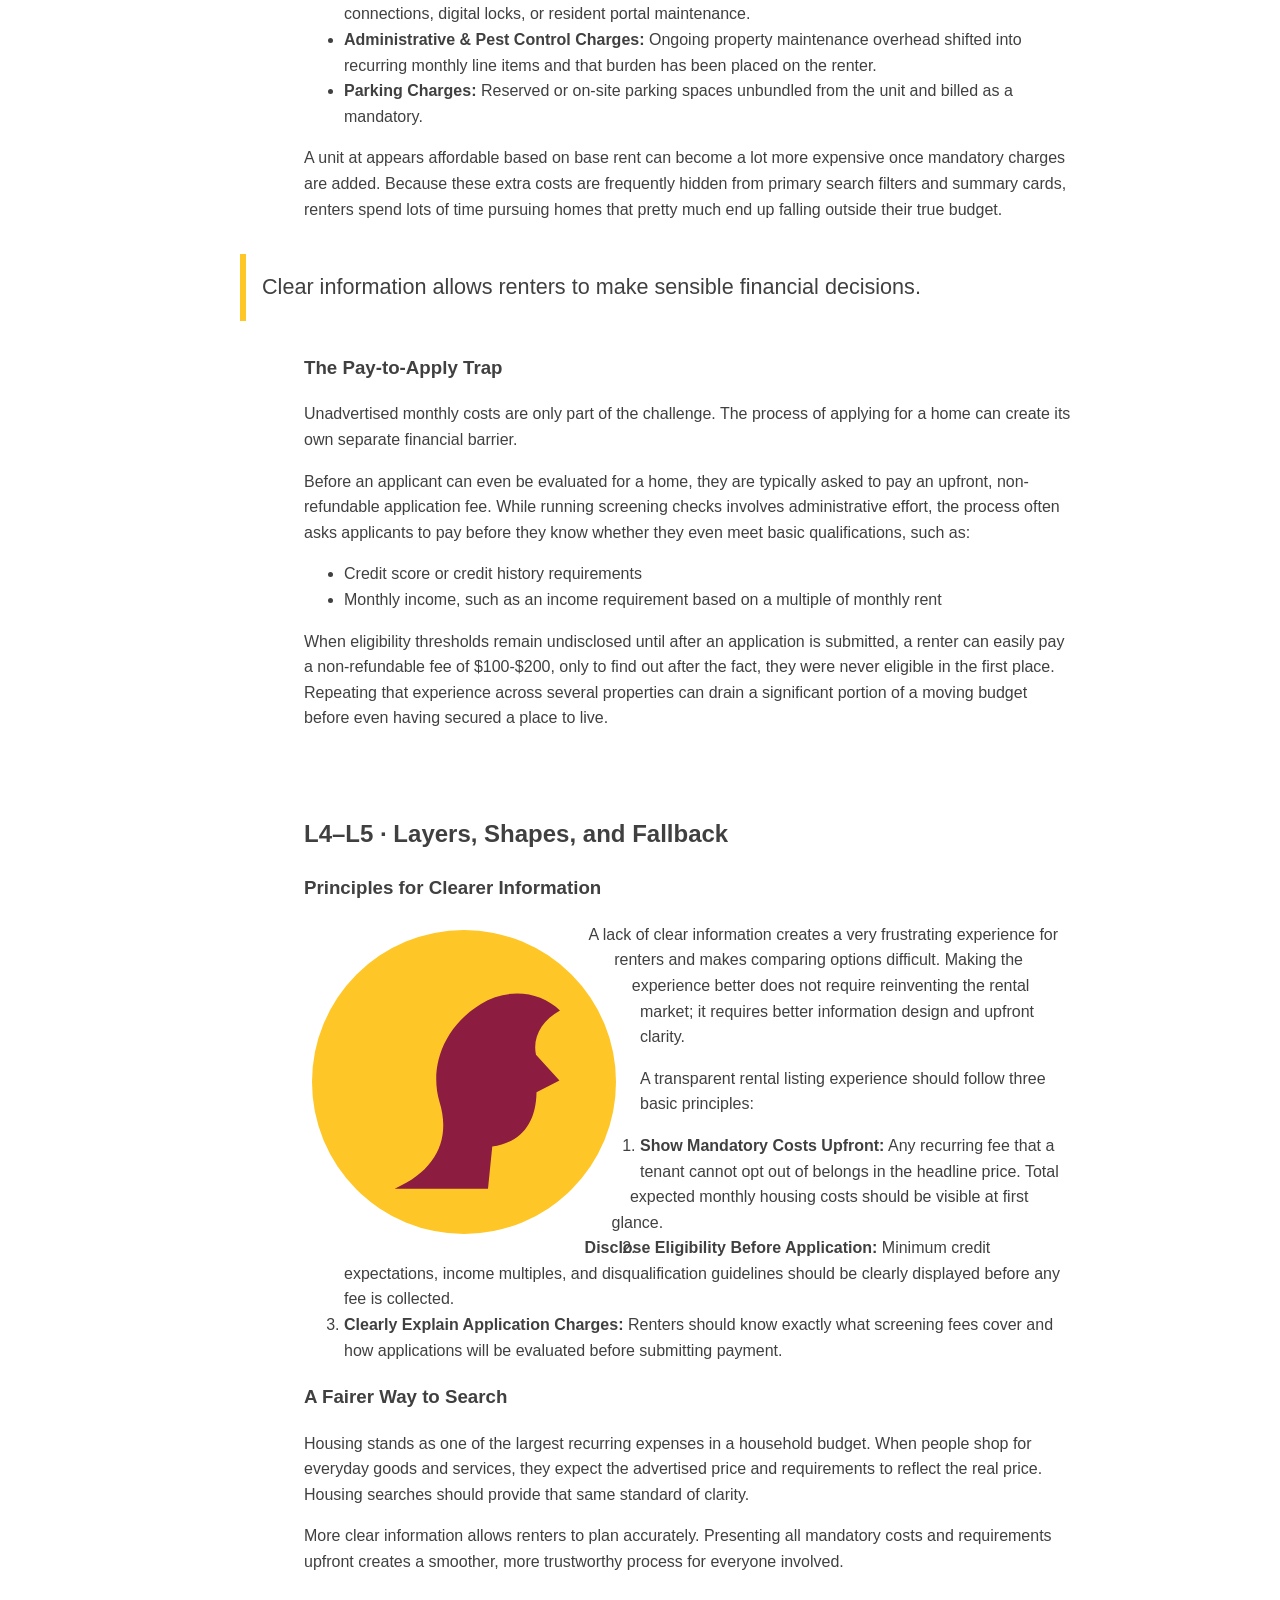
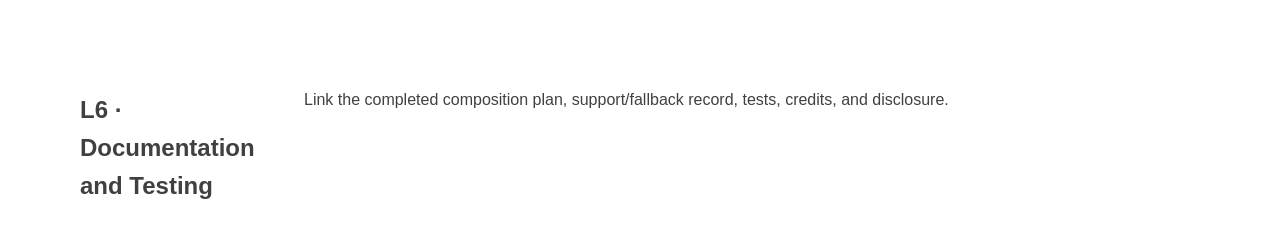
==== commit 48db63a3: "Fix validation errors and add HTML evidence" ====
--- a/index.html
+++ b/index.html
@@ -90,8 +90,6 @@
                     eligible in the first place. Repeating that experience across several properties can drain a
                     significant portion of a moving budget before even having secured a place to live.</p>
             </section>
-            </section>
-
             <section id="section-two">
                 <h2>L4–L5 · Layers, Shapes, and Fallback</h2>
 
@@ -128,8 +126,5 @@
 
         <h2>L6 · Documentation and Testing</h2>
         <p>Link the completed composition plan, support/fallback record, tests, credits, and disclosure.</p>
-        </section>
-    </main>
-</body>
-
+        </main>
 </html>
--- a/styles.css
+++ b/styles.css
@@ -1,136 +1,163 @@
-:root{
-    --color-text:#404040;
-    --color-surface:#fff;
-    --color-action:#8c1d40;
-    --color-accent:#ffc627;
-    --color-border:#d0d0d0;
-    --color-muted:#5c6670;
-    --space-3:1rem;
-    --radius:.5rem;
-    --measure:68ch;
-    --layer-base:0;
-    --layer-raised:10;
-    --layer-sticky:20;
-    --layer-overlay:30;
+:root {
+    --color-text: #404040;
+    --color-surface: #fff;
+    --color-action: #8c1d40;
+    --color-accent: #ffc627;
+    --color-border: #d0d0d0;
+    --color-muted: #5c6670;
+    --space-3: 1rem;
+    --radius: .5rem;
+    --measure: 68ch;
+    --layer-base: 0;
+    --layer-raised: 10;
+    --layer-sticky: 20;
+    --layer-overlay: 30;
 }
-*,*::before,*::after{
-    box-sizing:border-box;
+
+*,
+*::before,
+*::after {
+    box-sizing: border-box;
 }
-html{
-    scroll-behavior:smooth;
+
+html {
+    scroll-behavior: smooth;
 }
-body{
-    margin:0;
-    color:var(--color-text);
-    background:var(--color-surface);
-    font-family:Arial,sans-serif;
-    line-height:1.6;
+
+body {
+    margin: 0;
+    color: var(--color-text);
+    background: var(--color-surface);
+    font-family: Arial, sans-serif;
+    line-height: 1.6;
 }
-.feature-header{
-    position:relative;
-    padding:clamp(2rem,7vw,6rem);
-    background:var(--color-action);
-    color:#fff;
+
+.feature-header {
+    position: relative;
+    padding: clamp(2rem, 7vw, 6rem);
+    background: var(--color-action);
+    color: #fff;
 }
-.eyebrow{
-    color:var(--color-accent);
-    font-weight:700;
+
+.eyebrow {
+    color: var(--color-accent);
+    font-weight: 700;
 }
-.lede{
-    max-width:var(--measure);
-    font-size:1.25rem;
+
+.lede {
+    max-width: var(--measure);
+    font-size: 1.25rem;
 }
-.issue-badge{
-    position:absolute;
-    inset-block-start:1rem;
-    inset-inline-end:1rem;
-    z-index:var(--layer-raised);
-    padding:.5rem;
-    background:var(--color-accent);
-    color:#191919;
+
+.issue-badge {
+    position: absolute;
+    inset-block-start: 1rem;
+    inset-inline-end: 1rem;
+    z-index: var(--layer-raised);
+    padding: .5rem;
+    background: var(--color-accent);
+    color: #191919;
 }
-main{
-    display:grid;
-    gap:2rem;
-    max-width:72rem;
-    margin:auto;
-    padding:var(--space-3);
-article{
-    min-width: 0;
-    max-width: 48rem;
+
+main {
+    display: grid;
+    gap: 2rem;
+    max-width: 72rem;
+    margin: auto;
+    padding: var(--space-3);
 }
-article section{
-    display:flow-root;
-    margin-block:3rem;
-    scroll-margin-block-start:6rem;
-}
-.story-guide{
-    align-self:start;
-    padding:1rem;
-    border:1px solid var(--color-border);
-    background:var(--color-surface);
-}
-.story-guide a{
-    display:block;
-    padding:.4rem;
-}
-.feature-figure{
-    position:relative;
-    margin:0;
-    padding:1rem;
-    border:1px solid var(--color-border);
-    border-radius:var(--radius);
-}
-img{
-    display:block;
-    max-width:100%;
-    height:auto;
-}
-.pull-quote{
-    position:relative;
-    margin:2rem 0;
-    padding:1rem;
-    border-inline-start:.4rem solid var(--color-accent);
-    font-size:1.35rem;
-}
-.shape-portrait{
-    width:min(45%,20rem);
-    margin:0 1rem 1rem 0;
-    border-radius:50%;
-}
-.documentation{
-    grid-column:1/-1;
-    padding:1rem;
-    background:#f1f1f1;
-}
-@media (min-width:52rem){
-    main{
-    grid-template-columns: 12rem minmax(0, 1fr);
-    gap: 2rem;
-}
-    .story-guide{
-        position:sticky;
-        inset-block-start:1rem;
-        z-index:var(--layer-sticky);
+    article {
+        min-width: 0;
+        max-width: 48rem;
     }
-    .pull-quote{
-        position:relative;
-        z-index:var(--layer-raised);
-        margin-inline-start:-4rem;
-        background:var(--color-surface);;
+
+    article section {
+        display: flow-root;
+        margin-block: 3rem;
+        scroll-margin-block-start: 6rem;
     }
-    @supports (shape-outside:circle(50%)){
-        .shape-portrait{
-            float:inline-start;
-            shape-outside:circle(50%);
-            shape-margin:1rem;}
+
+    .story-guide {
+        align-self: start;
+        padding: 1rem;
+        border: 1px solid var(--color-border);
+        background: var(--color-surface);
+    }
+
+    .story-guide a {
+        display: block;
+        padding: .4rem;
+    }
+
+    .feature-figure {
+        position: relative;
+        margin: 0;
+        padding: 1rem;
+        border: 1px solid var(--color-border);
+        border-radius: var(--radius);
+    }
+
+    img {
+        display: block;
+        max-width: 100%;
+        height: auto;
+    }
+
+    .pull-quote {
+        position: relative;
+        margin: 2rem 0;
+        padding: 1rem;
+        border-inline-start: .4rem solid var(--color-accent);
+        font-size: 1.35rem;
+    }
+
+    .shape-portrait {
+        width: min(45%, 20rem);
+        margin: 0 1rem 1rem 0;
+        border-radius: 50%;
+    }
+
+    .documentation {
+        grid-column: 1/-1;
+        padding: 1rem;
+        background: #f1f1f1;
+    }
+
+    @media (min-width:52rem) {
+        main {
+            grid-template-columns: 12rem minmax(0, 1fr);
+            gap: 2rem;
+        }
+
+        .story-guide {
+            position: sticky;
+            inset-block-start: 1rem;
+            z-index: var(--layer-sticky);
+        }
+
+        .pull-quote {
+            position: relative;
+            z-index: var(--layer-raised);
+            margin-inline-start: -4rem;
+            background: var(--color-surface);
+        }
+        }
+
+        @supports (shape-outside:circle(50%)) {
+            .shape-portrait {
+                float: inline-start;
+                shape-outside: circle(50%);
+                shape-margin: 1rem;
+            }
+        }
+
+    @supports (clip-path:polygon(0 0)) {
+        .feature-figure img {
+            clip-path: polygon(0 0, 100% 5%, 94% 100%, 6% 94%);
         }
     }
-    @supports (clip-path:polygon(0 0)){
-        .feature-figure img{
-            clip-path:polygon(0 0,100% 5%,94% 100%,6% 94%);}
-        }
-        :focus-visible{
-            outline:.2rem solid var(--color-accent);
-            outline-offset:.2rem;
-        }
+
+    :focus-visible {
+        outline: .2rem solid var(--color-accent);
+        outline-offset: .2rem;
+    }
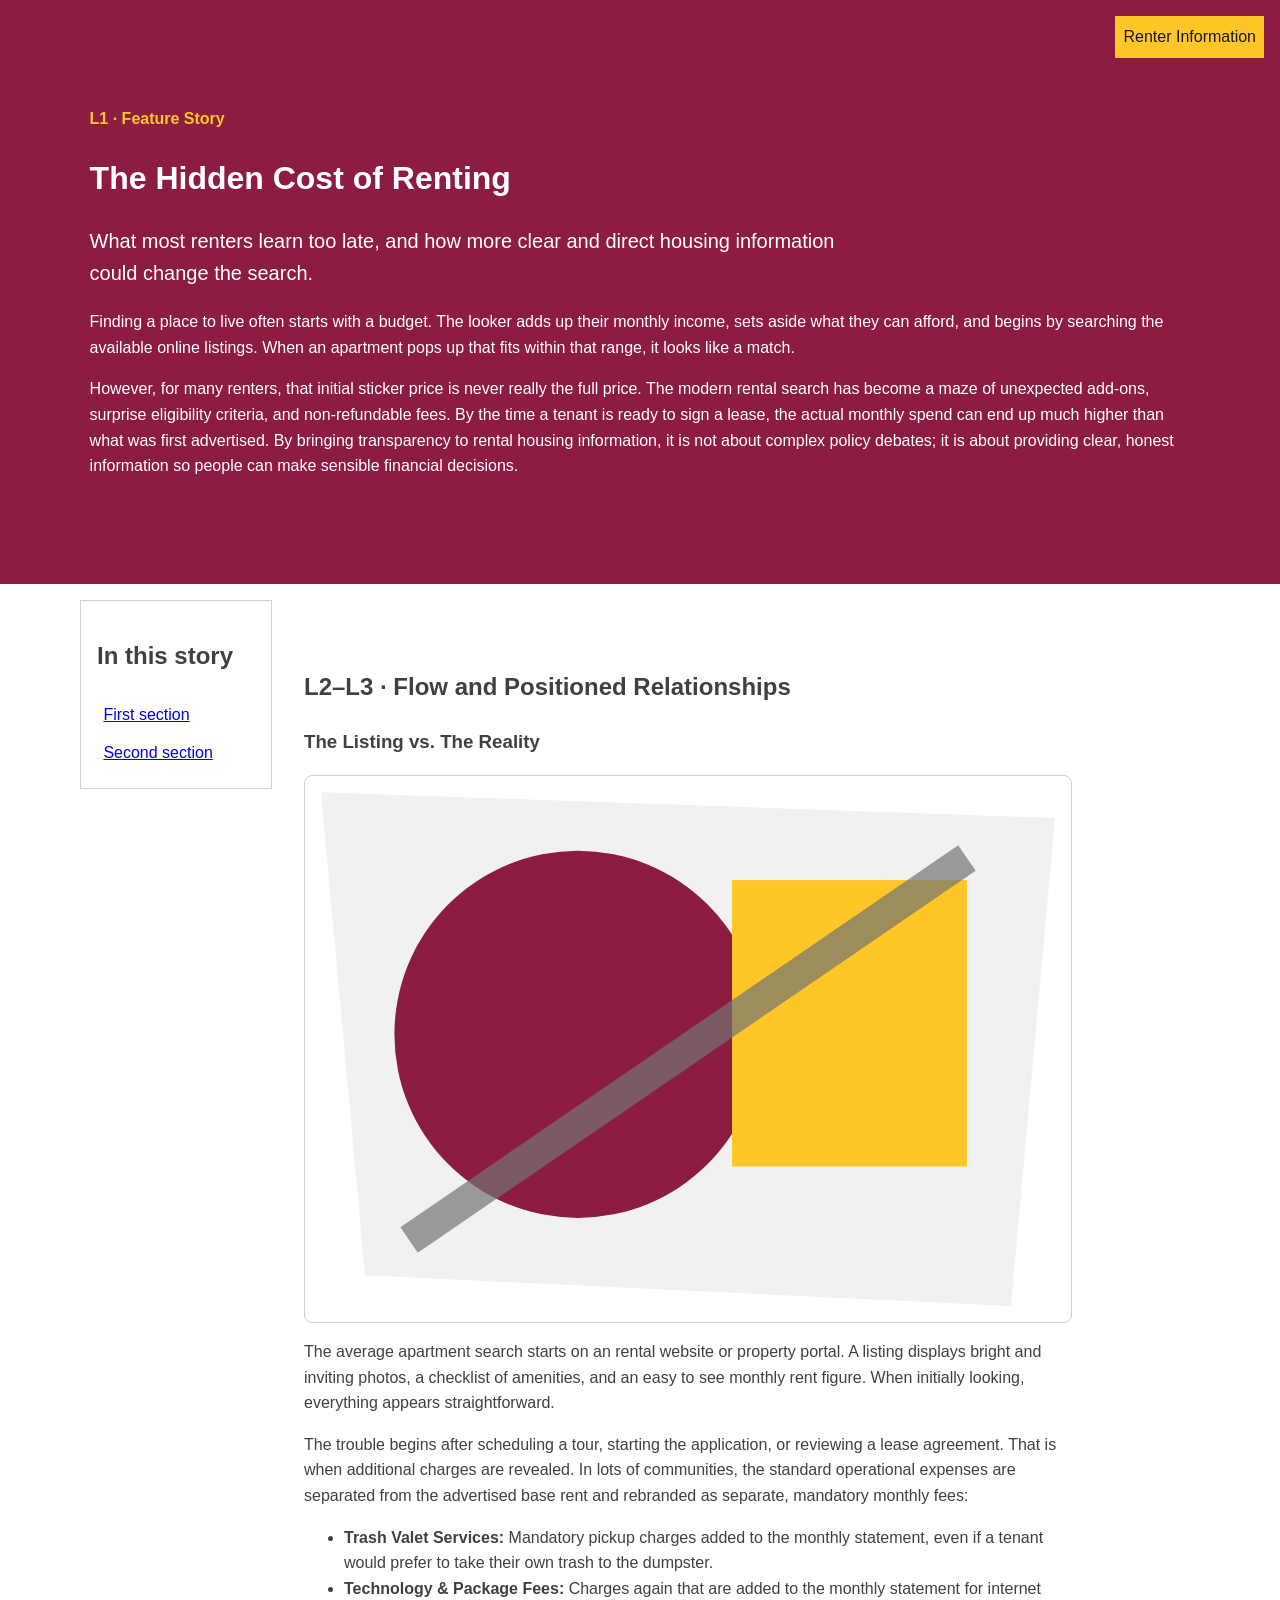
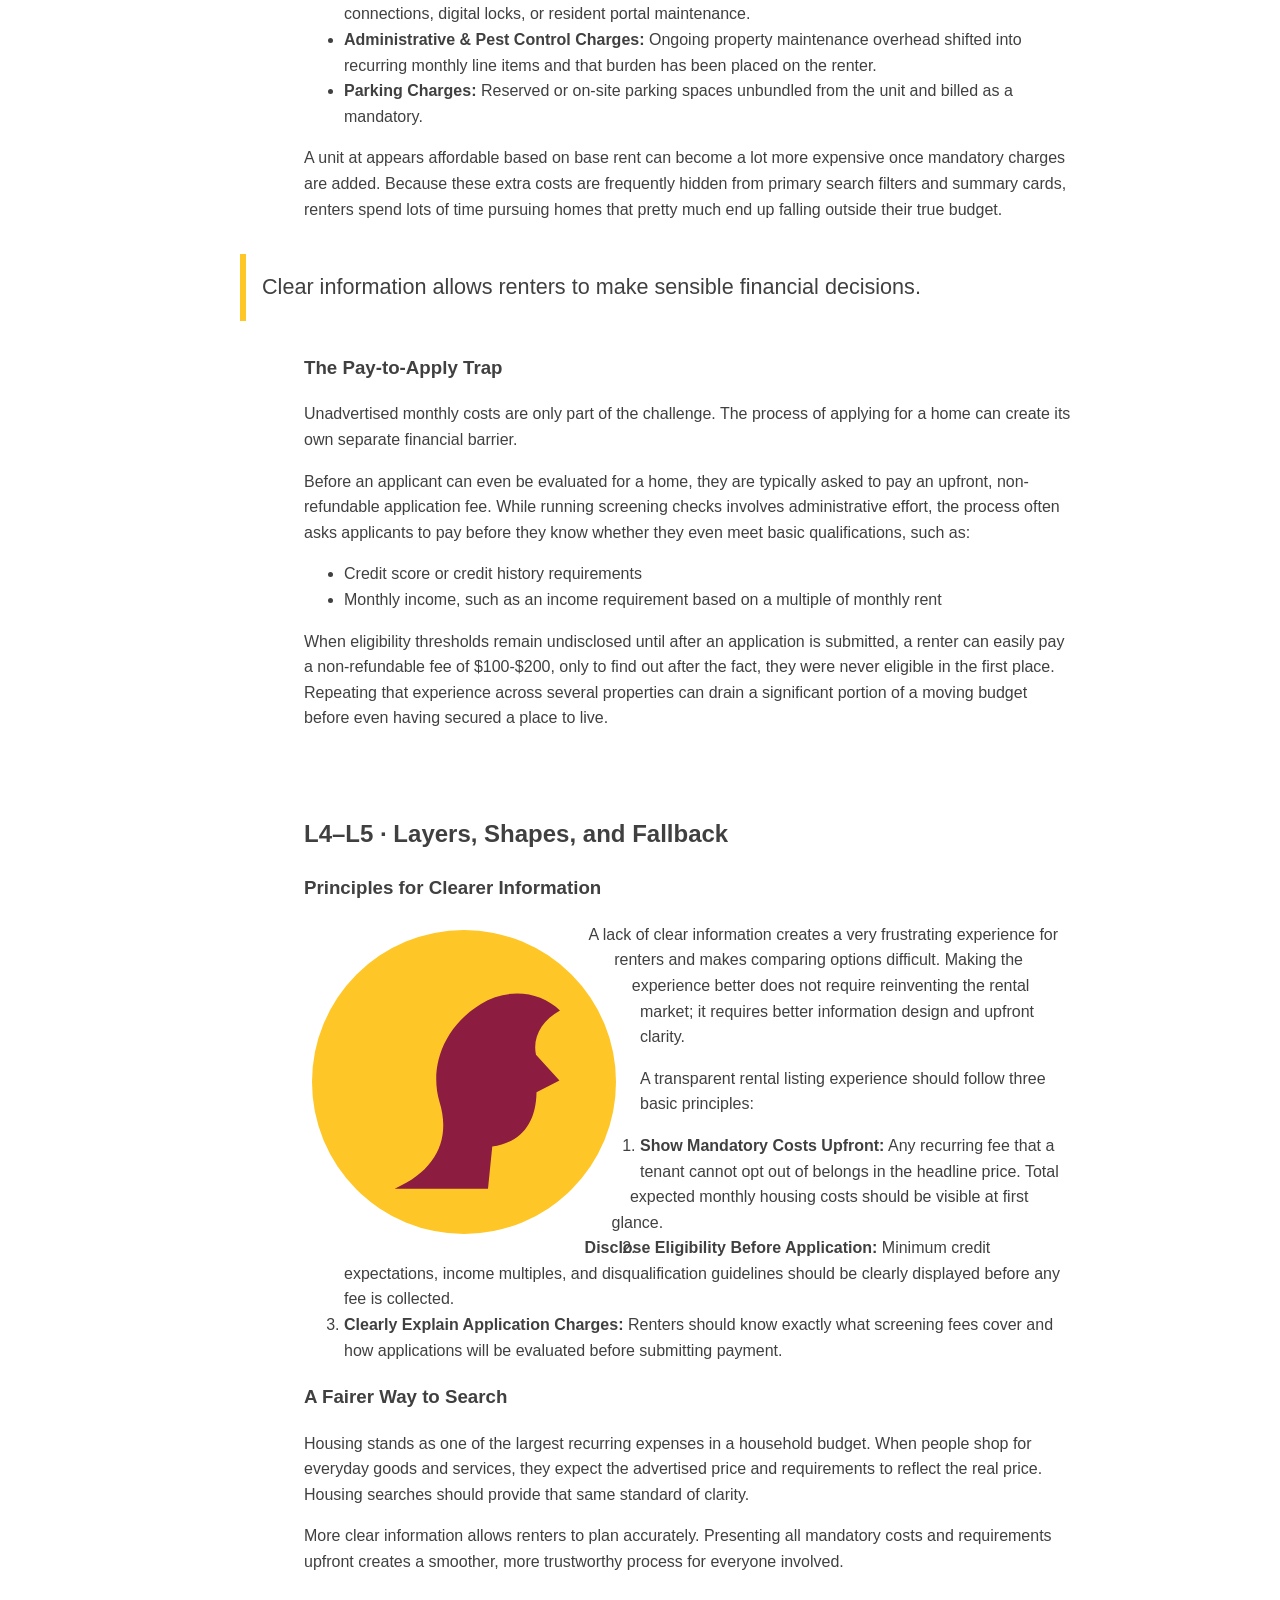
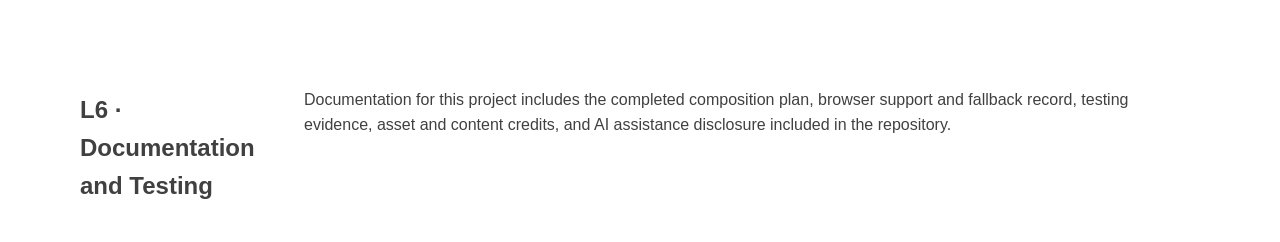
==== commit 8d839e6c: "Update L6 documentation section" ====
--- a/index.html
+++ b/index.html
@@ -45,6 +45,7 @@
                 <p>The average apartment search starts on an rental website or property portal. A listing displays
                     bright and inviting photos, a checklist of amenities, and an easy to see monthly rent figure. When
                     initially looking, everything appears straightforward.</p>
+
 
                 <p>The trouble begins after scheduling a tour, starting the application, or reviewing a lease agreement.
                     That is when additional charges are revealed. In lots of communities, the standard operational
@@ -125,6 +126,8 @@
         </article>
 
         <h2>L6 · Documentation and Testing</h2>
-        <p>Link the completed composition plan, support/fallback record, tests, credits, and disclosure.</p>
-        </main>
+        <p>Documentation for this project includes the completed composition plan, browser support and fallback record,
+            testing evidence, asset and content credits, and AI assistance disclosure included in the repository.</p>
+    </main>
+
 </html>
--- a/styles.css
+++ b/styles.css
@@ -58,7 +58,6 @@
     background: var(--color-accent);
     color: #191919;
 }
-
 main {
     display: grid;
     gap: 2rem;
@@ -128,7 +127,12 @@
             grid-template-columns: 12rem minmax(0, 1fr);
             gap: 2rem;
         }
-
+.issue-badge {
+    position: absolute;
+    inset-block-start: 1rem;
+    inset-inline-end: 1rem;
+    z-index: var(--layer-raised);
+}
         .story-guide {
             position: sticky;
             inset-block-start: 1rem;
